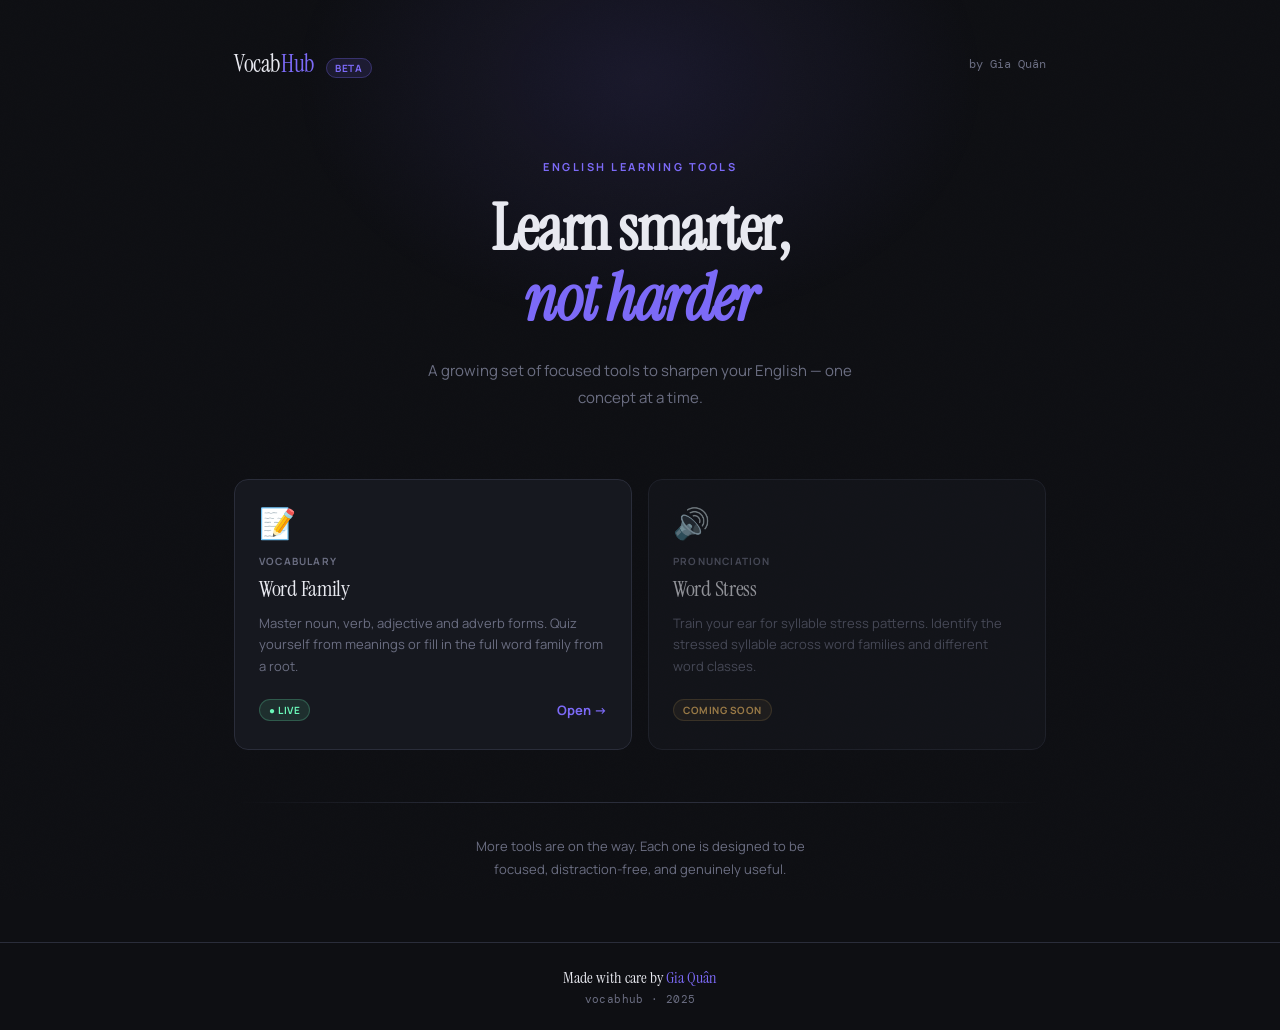
==== index.html @ b30adeab "Rename main.html to index.html" ====
<!DOCTYPE html>
<html lang="en">
<head>
<meta charset="UTF-8">
<meta name="viewport" content="width=device-width, initial-scale=1.0">
<title>Vocab Hub — by Gia Quân</title>
<link href="https://fonts.googleapis.com/css2?family=Instrument+Serif:ital@0;1&family=DM+Mono:wght@400;500&family=Manrope:wght@400;500;600;700&display=swap" rel="stylesheet">
<style>
  :root {
    --bg:      #0e0f13;
    --surface: #16181f;
    --surface2:#1e2029;
    --border:  #2a2d3a;
    --accent:  #7c6af7;
    --accent2: #f7c26a;
    --accent3: #6af7b8;
    --text:    #e8e9f0;
    --muted:   #6b6e82;
    --danger:  #f76a6a;
    --success: #6af7b8;
    --radius:  14px;
  }

  * { box-sizing: border-box; margin: 0; padding: 0; }

  body {
    background: var(--bg);
    color: var(--text);
    font-family: 'Manrope', sans-serif;
    min-height: 100vh;
    display: flex;
    flex-direction: column;
    overflow-x: hidden;
  }

  /* Noise texture — identical to WordFamily */
  body::before {
    content: '';
    position: fixed; inset: 0; z-index: 0; pointer-events: none;
    background-image: url("data:image/svg+xml,%3Csvg viewBox='0 0 256 256' xmlns='http://www.w3.org/2000/svg'%3E%3Cfilter id='n'%3E%3CfeTurbulence type='fractalNoise' baseFrequency='0.9' numOctaves='4' stitchTiles='stitch'/%3E%3C/filter%3E%3Crect width='100%25' height='100%25' filter='url(%23n)' opacity='0.03'/%3E%3C/svg%3E");
    background-size: 200px;
    opacity: 0.4;
  }

  /* Accent glow */
  body::after {
    content: '';
    position: fixed;
    top: -180px; left: 50%;
    transform: translateX(-50%);
    width: 720px; height: 520px;
    background: radial-gradient(ellipse at center, rgba(124,106,247,.11) 0%, transparent 68%);
    pointer-events: none; z-index: 0;
  }

  .page {
    position: relative; z-index: 1;
    max-width: 860px;
    margin: 0 auto;
    padding: 48px 24px 60px;
    flex: 1;
    display: flex;
    flex-direction: column;
  }

  /* ── Header ── */
  header {
    display: flex;
    align-items: center;
    justify-content: space-between;
    margin-bottom: 80px;
  }
  .logo {
    font-family: 'Instrument Serif', serif;
    font-size: 24px;
    letter-spacing: -0.4px;
  }
  .logo span { color: var(--accent); }
  .beta-tag {
    font-size: 10px; font-weight: 700; letter-spacing: .8px;
    color: var(--accent); text-transform: uppercase;
    background: rgba(124,106,247,.12);
    border: 1px solid rgba(124,106,247,.3);
    border-radius: 999px; padding: 2px 8px;
    margin-left: 8px; vertical-align: middle;
  }
  .header-by {
    font-family: 'DM Mono', monospace;
    font-size: 12px;
    color: var(--muted);
  }

  /* ── Hero ── */
  .hero {
    text-align: center;
    margin-bottom: 68px;
  }
  .hero-eyebrow {
    font-size: 11px; font-weight: 700; letter-spacing: 2.5px;
    text-transform: uppercase; color: var(--accent);
    margin-bottom: 20px;
  }
  .hero-title {
    font-family: 'Instrument Serif', serif;
    font-size: clamp(40px, 7.5vw, 64px);
    line-height: 1.1;
    letter-spacing: -1.5px;
    color: var(--text);
    margin-bottom: 22px;
  }
  .hero-title em {
    font-style: italic;
    color: var(--accent);
  }
  .hero-sub {
    font-size: 15px;
    color: var(--muted);
    line-height: 1.8;
    max-width: 440px;
    margin: 0 auto;
  }

  /* ── Cards ── */
  .tools-grid {
    display: grid;
    grid-template-columns: 1fr 1fr;
    gap: 16px;
    margin-bottom: 52px;
  }
  @media (max-width: 520px) {
    .tools-grid { grid-template-columns: 1fr; }
  }

  .tool-card {
    background: var(--surface);
    border: 1px solid var(--border);
    border-radius: var(--radius);
    padding: 28px 24px;
    text-decoration: none;
    color: inherit;
    display: flex;
    flex-direction: column;
    position: relative;
    overflow: hidden;
    transition: border-color .2s, transform .22s, box-shadow .22s;
  }
  .tool-card .card-glow {
    position: absolute; inset: 0;
    background: linear-gradient(135deg, rgba(124,106,247,.05) 0%, transparent 55%);
    opacity: 0;
    transition: opacity .22s;
  }
  .tool-card:not(.soon):hover {
    border-color: var(--accent);
    transform: translateY(-4px);
    box-shadow: 0 14px 44px rgba(124,106,247,.13);
  }
  .tool-card:not(.soon):hover .card-glow { opacity: 1; }

  .tool-card.soon {
    cursor: default;
    opacity: .6;
  }

  .card-icon { font-size: 30px; margin-bottom: 16px; line-height: 1; position: relative; }
  .card-label {
    font-size: 10px; font-weight: 700; letter-spacing: 1.2px;
    text-transform: uppercase; color: var(--muted);
    margin-bottom: 6px; position: relative;
  }
  .card-title {
    font-family: 'Instrument Serif', serif;
    font-size: 22px; letter-spacing: -0.3px;
    margin-bottom: 10px; color: var(--text);
    position: relative;
  }
  .card-desc {
    font-size: 13px; color: var(--muted);
    line-height: 1.65; flex: 1;
    position: relative;
  }
  .card-footer {
    margin-top: 22px;
    display: flex; align-items: center; gap: 10px;
    position: relative;
  }
  .card-cta {
    font-size: 13px; font-weight: 700; color: var(--accent);
    display: flex; align-items: center; gap: 5px;
    margin-left: auto;
    transition: gap .2s;
  }
  .tool-card:not(.soon):hover .card-cta { gap: 9px; }

  .badge {
    display: inline-flex; align-items: center; gap: 4px;
    font-size: 10px; font-weight: 700;
    padding: 3px 9px; border-radius: 999px;
    text-transform: uppercase; letter-spacing: .5px;
  }
  .badge-live { background: rgba(106,247,184,.10); color: var(--success); border: 1px solid rgba(106,247,184,.22); }
  .badge-soon { background: rgba(247,194,106,.09); color: var(--accent2); border: 1px solid rgba(247,194,106,.22); }

  /* ── Divider ── */
  .divider {
    height: 1px;
    background: linear-gradient(90deg, transparent 0%, var(--border) 30%, var(--border) 70%, transparent 100%);
    margin-bottom: 32px;
  }

  /* ── Note ── */
  .note {
    text-align: center;
    font-size: 13px;
    color: var(--muted);
    line-height: 1.8;
  }

  /* ── Footer ── */
  footer {
    position: relative; z-index: 1;
    text-align: center;
    padding: 24px 20px;
    border-top: 1px solid var(--border);
    margin-top: auto;
  }
  .credit {
    font-family: 'Instrument Serif', serif;
    font-size: 16px;
    color: var(--text);
    margin-bottom: 4px;
  }
  .credit span { color: var(--accent); }
  .credit-sub {
    font-family: 'DM Mono', monospace;
    font-size: 11px;
    color: var(--muted);
    letter-spacing: .4px;
  }

  /* ── Animations ── */
  @keyframes fadeUp {
    from { opacity: 0; transform: translateY(14px); }
    to   { opacity: 1; transform: translateY(0); }
  }
  header      { animation: fadeUp .45s ease both; }
  .hero       { animation: fadeUp .45s ease .08s both; }
  .tools-grid { animation: fadeUp .45s ease .16s both; }
  .note       { animation: fadeUp .45s ease .22s both; }
  footer      { animation: fadeUp .4s  ease .26s both; }

  /* Mobile */
  @media (max-width: 480px) {
    .page { padding: 36px 18px 48px; }
    header { margin-bottom: 52px; }
    .hero-title { letter-spacing: -.8px; }
    .hero-sub { font-size: 14px; }
    .tool-card { padding: 22px 18px; }
  }
</style>
</head>
<body>

<div class="page">

  <!-- Header -->
  <header>
    <div>
      <span class="logo">Vocab<span>Hub</span></span>
      <span class="beta-tag">Beta</span>
    </div>
    <span class="header-by">by Gia Quân</span>
  </header>

  <!-- Hero -->
  <div class="hero">
    <div class="hero-eyebrow">English Learning Tools</div>
    <h1 class="hero-title">Learn smarter,<br><em>not harder</em></h1>
    <p class="hero-sub">A growing set of focused tools to sharpen your English — one concept at a time.</p>
  </div>

  <!-- Cards -->
  <div class="tools-grid">

    <!-- Word Family -->
    <a class="tool-card" href="word family.html">
      <div class="card-glow"></div>
      <div class="card-icon">📝</div>
      <div class="card-label">Vocabulary</div>
      <div class="card-title">Word Family</div>
      <div class="card-desc">Master noun, verb, adjective and adverb forms. Quiz yourself from meanings or fill in the full word family from a root.</div>
      <div class="card-footer">
        <span class="badge badge-live">● Live</span>
        <span class="card-cta">Open →</span>
      </div>
    </a>

    <!-- Word Stress -->
    <div class="tool-card soon">
      <div class="card-icon">🔊</div>
      <div class="card-label">Pronunciation</div>
      <div class="card-title">Word Stress</div>
      <div class="card-desc">Train your ear for syllable stress patterns. Identify the stressed syllable across word families and different word classes.</div>
      <div class="card-footer">
        <span class="badge badge-soon">Coming soon</span>
      </div>
    </div>

  </div>

  <div class="divider"></div>

  <p class="note">More tools are on the way. Each one is designed to be<br>focused, distraction-free, and genuinely useful.</p>

</div>

<!-- Footer -->
<footer>
  <div class="credit">Made with care by <span>Gia Quân</span></div>
  <div class="credit-sub">vocabhub · 2025</div>
</footer>

</body>
</html>
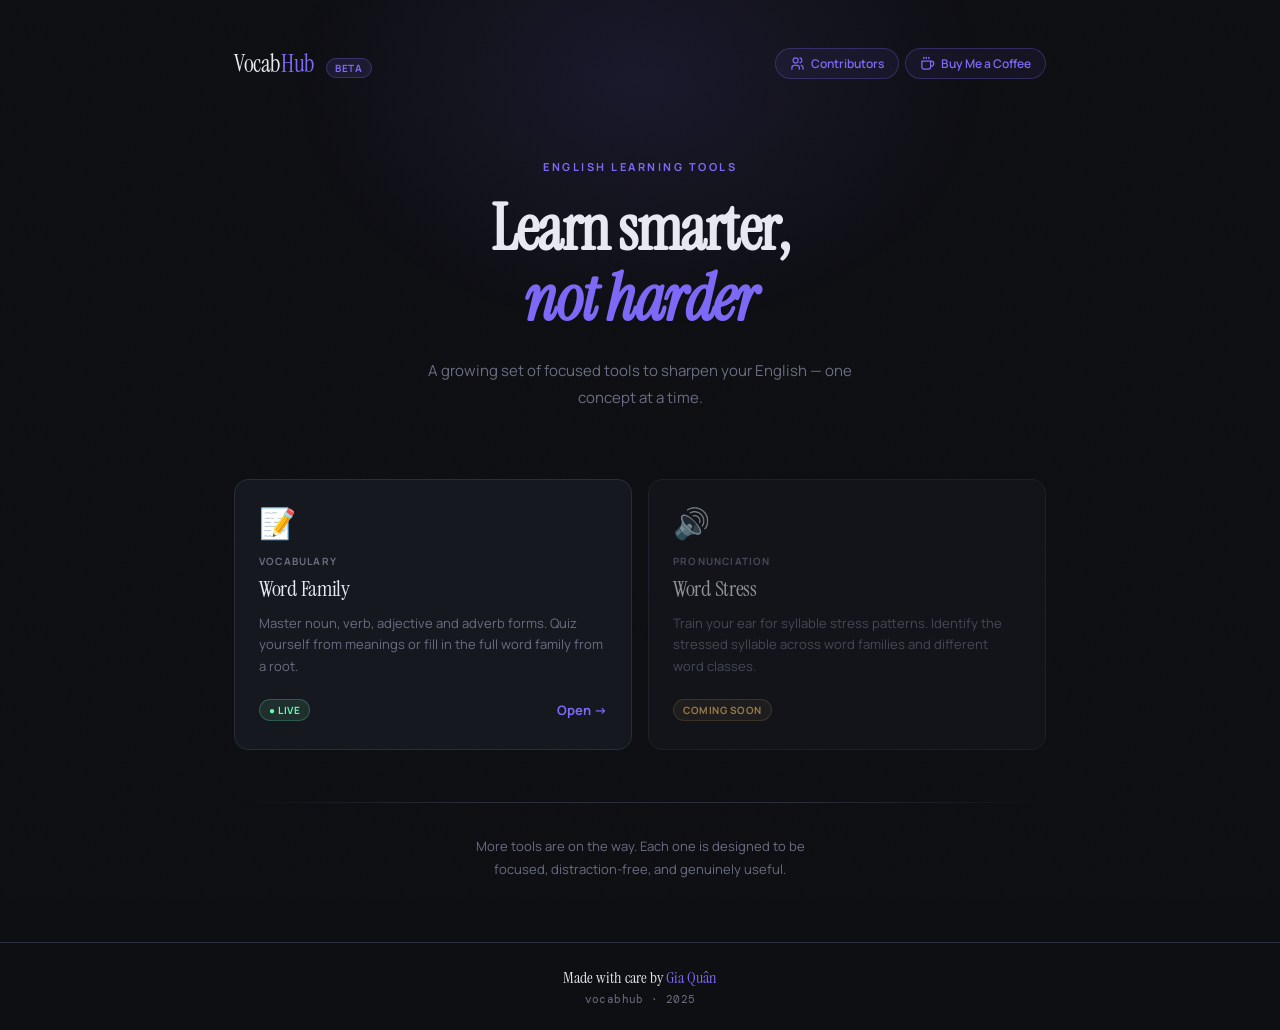
==== commit f873d6fd: "Add files via upload" ====
--- a/index.html
+++ b/index.html
@@ -3,7 +3,7 @@
 <head>
 <meta charset="UTF-8">
 <meta name="viewport" content="width=device-width, initial-scale=1.0">
-<title>Vocab Hub — by Gia Quân</title>
+<title>Vocab Hub</title>
 <link href="https://fonts.googleapis.com/css2?family=Instrument+Serif:ital@0;1&family=DM+Mono:wght@400;500&family=Manrope:wght@400;500;600;700&display=swap" rel="stylesheet">
 <style>
   :root {
@@ -33,7 +33,6 @@
     overflow-x: hidden;
   }
 
-  /* Noise texture — identical to WordFamily */
   body::before {
     content: '';
     position: fixed; inset: 0; z-index: 0; pointer-events: none;
@@ -42,7 +41,6 @@
     opacity: 0.4;
   }
 
-  /* Accent glow */
   body::after {
     content: '';
     position: fixed;
@@ -84,11 +82,291 @@
     border-radius: 999px; padding: 2px 8px;
     margin-left: 8px; vertical-align: middle;
   }
-  .header-by {
+
+  /* ── Tab Nav ── */
+  .header-tabs {
+    display: flex;
+    align-items: center;
+    gap: 6px;
+  }
+  .tab-btn {
+    font-family: 'Manrope', sans-serif;
+    font-size: 12px;
+    font-weight: 600;
+    color: var(--accent);
+    background: rgba(124,106,247,.07);
+    border: 1px solid rgba(124,106,247,.28);
+    border-radius: 999px;
+    padding: 6px 14px;
+    cursor: pointer;
+    display: flex;
+    align-items: center;
+    gap: 6px;
+    transition: color .2s, background .2s, border-color .2s, box-shadow .2s;
+    white-space: nowrap;
+    box-shadow: 0 0 0 0 rgba(124,106,247,0);
+  }
+  .tab-btn:hover {
+    color: #fff;
+    background: rgba(124,106,247,.18);
+    border-color: rgba(124,106,247,.65);
+    box-shadow: 0 0 14px rgba(124,106,247,.22);
+  }
+  .tab-btn .tab-icon { font-size: 14px; display: flex; align-items: center; }
+
+  /* ── Modal Overlay ── */
+  .modal-overlay {
+    position: fixed; inset: 0; z-index: 100;
+    background: rgba(10,11,15,.72);
+    backdrop-filter: blur(8px);
+    -webkit-backdrop-filter: blur(8px);
+    display: flex;
+    align-items: center;
+    justify-content: center;
+    padding: 24px;
+    opacity: 0;
+    pointer-events: none;
+    transition: opacity .22s;
+  }
+  .modal-overlay.open {
+    opacity: 1;
+    pointer-events: all;
+  }
+
+  .modal {
+    background: var(--surface);
+    border: 1px solid var(--border);
+    border-radius: 20px;
+    width: 100%;
+    max-width: 580px;
+    max-height: 88vh;
+    overflow-y: auto;
+    padding: 36px 32px;
+    position: relative;
+    transform: translateY(16px) scale(.97);
+    transition: transform .24s cubic-bezier(.22,1,.36,1);
+    scrollbar-width: thin;
+    scrollbar-color: var(--border) transparent;
+  }
+  .modal-overlay.open .modal {
+    transform: translateY(0) scale(1);
+  }
+
+  .modal-close {
+    position: absolute;
+    top: 16px; right: 16px;
+    background: var(--surface2);
+    border: 1px solid var(--border);
+    border-radius: 50%;
+    width: 32px; height: 32px;
+    color: var(--muted);
+    font-size: 18px;
+    line-height: 1;
+    cursor: pointer;
+    display: flex; align-items: center; justify-content: center;
+    transition: color .15s, background .15s;
+  }
+  .modal-close:hover { color: var(--text); background: var(--border); }
+
+  .modal-title {
+    font-family: 'Instrument Serif', serif;
+    font-size: 26px;
+    letter-spacing: -.4px;
+    margin-bottom: 6px;
+  }
+  .modal-sub {
+    font-size: 13px;
+    color: var(--muted);
+    margin-bottom: 28px;
+    line-height: 1.7;
+  }
+
+  /* ── Contributors ── */
+  .contrib-grid {
+    display: flex;
+    flex-direction: column;
+    gap: 12px;
+  }
+  .contrib-row {
+    display: grid;
+    grid-template-columns: repeat(auto-fill, minmax(160px, 1fr));
+    gap: 12px;
+  }
+  .contrib-card {
+    background: var(--surface2);
+    border: 1px solid var(--border);
+    border-radius: 12px;
+    padding: 16px 16px 14px;
+    display: flex;
+    flex-direction: column;
+    align-items: flex-start;
+    gap: 8px;
+    transition: border-color .18s;
+  }
+  .contrib-card:hover { border-color: rgba(124,106,247,.45); }
+
+  .contrib-avatar {
+    width: 44px; height: 44px;
+    border-radius: 50%;
+    background: linear-gradient(135deg, var(--accent), #a78bfa);
+    display: flex; align-items: center; justify-content: center;
+    font-size: 18px;
+    font-weight: 700;
+    color: #fff;
+    letter-spacing: -.5px;
+    flex-shrink: 0;
+    /* Replace background with an img if you have one */
+  }
+  /* To use a photo: add style="background-image:url('photo.jpg'); background-size:cover;" to .contrib-avatar */
+
+  .contrib-info {}
+  .contrib-name {
+    font-size: 14px;
+    font-weight: 700;
+    color: var(--text);
+    margin-bottom: 2px;
+  }
+  .contrib-role {
+    font-size: 11px;
+    font-weight: 600;
+    letter-spacing: .5px;
+    text-transform: uppercase;
+    color: var(--accent);
+  }
+  /* remove contrib-note style */
+
+  .contrib-links {
+    display: flex; gap: 6px; flex-wrap: wrap;
+    margin-top: 2px;
+  }
+  .contrib-link {
+    font-size: 11px;
     font-family: 'DM Mono', monospace;
+    color: var(--muted);
+    text-decoration: none;
+    background: rgba(255,255,255,.04);
+    border: 1px solid var(--border);
+    border-radius: 6px;
+    padding: 2px 8px;
+    transition: color .15s, border-color .15s;
+  }
+  .contrib-link:hover { color: var(--accent); border-color: rgba(124,106,247,.4); }
+
+  /* ── Crypto Donate ── */
+  .crypto-section {
+    display: flex;
+    flex-direction: column;
+    gap: 20px;
+  }
+  .crypto-coin {
+    background: var(--surface2);
+    border: 1px solid var(--border);
+    border-radius: 14px;
+    padding: 20px;
+    display: flex;
+    gap: 18px;
+    align-items: flex-start;
+    transition: border-color .18s;
+  }
+  .crypto-coin:hover { border-color: rgba(247,194,106,.35); }
+
+  .qr-placeholder {
+    width: 80px; height: 80px;
+    border-radius: 10px;
+    background: var(--surface);
+    border: 1.5px dashed var(--border);
+    display: flex;
+    flex-direction: column;
+    align-items: center;
+    justify-content: center;
+    flex-shrink: 0;
+    font-size: 22px;
+    overflow: hidden;
+    position: relative;
+  }
+  /* To add your QR code image, replace the placeholder div with:
+     <img src="your-qr.png" style="width:80px;height:80px;border-radius:10px;object-fit:cover;">
+     OR add style="background-image:url('qr.png');background-size:cover;" to .qr-placeholder */
+  .qr-label {
+    font-size: 9px;
+    font-family: 'DM Mono', monospace;
+    color: var(--muted);
+    margin-top: 4px;
+    letter-spacing: .3px;
+  }
+
+  .crypto-details { flex: 1; min-width: 0; }
+  .crypto-header {
+    display: flex; align-items: center; gap: 8px;
+    margin-bottom: 4px;
+  }
+  .crypto-icon { font-size: 20px; line-height: 1; }
+  .crypto-name {
+    font-size: 15px;
+    font-weight: 700;
+    color: var(--text);
+  }
+  .crypto-ticker {
+    font-family: 'DM Mono', monospace;
+    font-size: 11px;
+    color: var(--muted);
+    background: rgba(255,255,255,.05);
+    border: 1px solid var(--border);
+    border-radius: 6px;
+    padding: 1px 7px;
+  }
+  .crypto-network {
+    font-size: 11px;
+    color: var(--muted);
+    margin-bottom: 10px;
+  }
+  .crypto-address-wrap {
+    display: flex;
+    align-items: center;
+    gap: 8px;
+    background: rgba(0,0,0,.25);
+    border: 1px solid var(--border);
+    border-radius: 8px;
+    padding: 8px 10px;
+  }
+  .crypto-address {
+    font-family: 'DM Mono', monospace;
+    font-size: 11px;
+    color: var(--accent3);
+    flex: 1;
+    overflow: hidden;
+    text-overflow: ellipsis;
+    white-space: nowrap;
+    /* Replace the placeholder text below with your actual wallet address */
+  }
+  .copy-btn {
+    background: rgba(106,247,184,.08);
+    border: 1px solid rgba(106,247,184,.2);
+    border-radius: 6px;
+    color: var(--accent3);
+    font-size: 11px;
+    font-weight: 700;
+    font-family: 'Manrope', sans-serif;
+    padding: 3px 9px;
+    cursor: pointer;
+    flex-shrink: 0;
+    transition: background .15s;
+  }
+  .copy-btn:hover { background: rgba(106,247,184,.16); }
+  .copy-btn.copied { color: var(--accent2); border-color: rgba(247,194,106,.3); background: rgba(247,194,106,.08); }
+
+  .donate-note {
+    margin-top: 22px;
+    padding: 14px 16px;
+    background: rgba(124,106,247,.06);
+    border: 1px solid rgba(124,106,247,.15);
+    border-radius: 10px;
     font-size: 12px;
     color: var(--muted);
-  }
+    line-height: 1.7;
+    text-align: center;
+  }
+  .donate-note strong { color: var(--text); }
 
   /* ── Hero ── */
   .hero {
@@ -156,11 +434,7 @@
     box-shadow: 0 14px 44px rgba(124,106,247,.13);
   }
   .tool-card:not(.soon):hover .card-glow { opacity: 1; }
-
-  .tool-card.soon {
-    cursor: default;
-    opacity: .6;
-  }
+  .tool-card.soon { cursor: default; opacity: .6; }
 
   .card-icon { font-size: 30px; margin-bottom: 16px; line-height: 1; position: relative; }
   .card-label {
@@ -256,6 +530,11 @@
     .hero-title { letter-spacing: -.8px; }
     .hero-sub { font-size: 14px; }
     .tool-card { padding: 22px 18px; }
+    .header-tabs { gap: 4px; }
+    .tab-btn { padding: 5px 10px; font-size: 11px; }
+    .modal { padding: 28px 20px; }
+    .crypto-coin { flex-direction: column; }
+    .qr-placeholder { width: 100%; height: 160px; }
   }
 </style>
 </head>
@@ -269,7 +548,20 @@
       <span class="logo">Vocab<span>Hub</span></span>
       <span class="beta-tag">Beta</span>
     </div>
-    <span class="header-by">by Gia Quân</span>
+
+    <!-- Tab Buttons -->
+    <div class="header-tabs">
+      <button class="tab-btn" onclick="openModal('contributors')">
+        <span class="tab-icon">
+          <svg width="15" height="15" viewBox="0 0 24 24" fill="none" stroke="currentColor" stroke-width="2" stroke-linecap="round" stroke-linejoin="round"><circle cx="9" cy="7" r="4"/><path d="M3 21v-2a4 4 0 0 1 4-4h4a4 4 0 0 1 4 4v2"/><path d="M16 3.13a4 4 0 0 1 0 7.75"/><path d="M21 21v-2a4 4 0 0 0-3-3.87"/></svg>
+        </span> Contributors
+      </button>
+      <button class="tab-btn" onclick="openModal('coffee')">
+        <span class="tab-icon">
+          <svg width="15" height="15" viewBox="0 0 24 24" fill="none" stroke="currentColor" stroke-width="2" stroke-linecap="round" stroke-linejoin="round"><path d="M17 8h1a4 4 0 1 1 0 8h-1"/><path d="M3 8h14v9a4 4 0 0 1-4 4H7a4 4 0 0 1-4-4Z"/><line x1="6" x2="6" y1="2" y2="4"/><line x1="10" x2="10" y1="2" y2="4"/><line x1="14" x2="14" y1="2" y2="4"/></svg>
+        </span> Buy Me a Coffee
+      </button>
+    </div>
   </header>
 
   <!-- Hero -->
@@ -281,8 +573,6 @@
 
   <!-- Cards -->
   <div class="tools-grid">
-
-    <!-- Word Family -->
     <a class="tool-card" href="word family.html">
       <div class="card-glow"></div>
       <div class="card-icon">📝</div>
@@ -295,7 +585,6 @@
       </div>
     </a>
 
-    <!-- Word Stress -->
     <div class="tool-card soon">
       <div class="card-icon">🔊</div>
       <div class="card-label">Pronunciation</div>
@@ -305,11 +594,9 @@
         <span class="badge badge-soon">Coming soon</span>
       </div>
     </div>
-
   </div>
 
   <div class="divider"></div>
-
   <p class="note">More tools are on the way. Each one is designed to be<br>focused, distraction-free, and genuinely useful.</p>
 
 </div>
@@ -320,5 +607,206 @@
   <div class="credit-sub">vocabhub · 2025</div>
 </footer>
 
+
+<!-- ══════════════════════════════════════
+     MODAL: Contributors
+════════════════════════════════════════ -->
+<div class="modal-overlay" id="modal-contributors" onclick="handleOverlayClick(event, 'contributors')">
+  <div class="modal">
+    <button class="modal-close" onclick="closeModal('contributors')">✕</button>
+    <div class="modal-title">Contributors</div>
+    <p class="modal-sub">The people who made VocabHub possible — designers, developers, and helpers.</p>
+
+    <div class="contrib-grid">
+
+      <!-- ── ROW 1 (Lead / Founder) ── -->
+      <div class="contrib-row">
+
+        <!--
+          ════════════════════════════════════════
+          HOW TO ADD A CONTRIBUTOR
+          ════════════════════════════════════════
+          1. Copy one <div class="contrib-card">…</div> block below.
+          2. Paste it inside a <div class="contrib-row"> — put 2–3 cards per row.
+          3. Change the initials in .contrib-avatar (or swap for an <img>).
+          4. Update name, role, note, and links.
+
+          To use a photo instead of initials:
+            Replace the text inside .contrib-avatar with:
+            <img src="photo.jpg" style="width:100%;height:100%;border-radius:50%;object-fit:cover;">
+          ════════════════════════════════════════
+        -->
+
+        <!-- CONTRIBUTOR CARD — Gia Quân (you) -->
+        <div class="contrib-card">
+          <div class="contrib-avatar">GQ</div>
+          <div class="contrib-info">
+            <div class="contrib-name">Lưu Gia Quân</div>
+            <div class="contrib-role">Developer & Founder</div>
+          </div>
+        </div>
+
+        <div class="contrib-card">
+          <div class="contrib-avatar">MA</div>
+          <div class="contrib-info">
+            <div class="contrib-name">Trần Nguyễn Minh Anh</div>
+            <div class="contrib-role">Tester</div>
+          </div>
+        </div>
+
+        <div class="contrib-card">
+          <div class="contrib-avatar">TA</div>
+          <div class="contrib-info">
+            <div class="contrib-name">Trần Thị Thanh Ngân</div>
+            <div class="contrib-role">Tester</div>
+          </div>
+        </div>
+
+        <div class="contrib-card">
+          <div class="contrib-avatar">MK</div>
+          <div class="contrib-info">
+            <div class="contrib-name">Võ Phước Minh Khang</div>
+            <div class="contrib-role">Tester</div>
+          </div>
+        </div>
+
+        <div class="contrib-card">
+          <div class="contrib-avatar">TH</div>
+          <div class="contrib-info">
+            <div class="contrib-name">Nguyễn Trung Hiếu</div>
+            <div class="contrib-role">Tester</div>
+          </div>
+        </div>
+
+        <div class="contrib-card">
+          <div class="contrib-avatar">TT</div>
+          <div class="contrib-info">
+            <div class="contrib-name">Trương Ngọc Thanh Trúc</div>
+            <div class="contrib-role">Tester</div>
+          </div>
+        </div>
+      </div><!-- /row 1 -->
+
+        
+
+      <!--
+        ════════════════════════════════════════
+        ADD MORE ROWS BELOW AS YOUR TEAM GROWS
+        Example of a 2-person row:
+
+        <div class="contrib-row">
+          <div class="contrib-card">
+            <div class="contrib-avatar">AB</div>
+            <div class="contrib-info">
+              <div class="contrib-name">Alice B.</div>
+              <div class="contrib-role">UI Designer</div>
+              <div class="contrib-links">
+                <a class="contrib-link" href="#" target="_blank">Dribbble</a>
+              </div>
+            </div>
+          </div>
+
+          <div class="contrib-card">
+            <div class="contrib-avatar">CK</div>
+            <div class="contrib-info">
+              <div class="contrib-name">Charlie K.</div>
+              <div class="contrib-role">Content Lead</div>
+              <div class="contrib-links">
+                <a class="contrib-link" href="#" target="_blank">Twitter</a>
+              </div>
+            </div>
+          </div>
+        </div>
+        ════════════════════════════════════════
+      -->
+
+    </div><!-- /contrib-grid -->
+  </div>
+</div>
+
+
+<!-- ══════════════════════════════════════
+     MODAL: Buy Me a Coffee
+════════════════════════════════════════ -->
+<div class="modal-overlay" id="modal-coffee" onclick="handleOverlayClick(event, 'coffee')">
+  <div class="modal">
+    <button class="modal-close" onclick="closeModal('coffee')">✕</button>
+    <div class="modal-title">Buy Me a Coffee</div>
+    <p class="modal-sub">VocabHub is free and ad-free. If it's helped you learn, a small crypto donation keeps the lights on. Every bit is appreciated 🙏</p>
+
+    <div class="crypto-section">
+
+      <!-- Single wallet — accepts ETC, BTC, and VRSC -->
+      <div class="crypto-coin">
+
+        <!--
+          QR CODE — replace this placeholder div with your actual QR image:
+          <img src="your-qr.png" style="width:100px;height:100px;border-radius:10px;object-fit:cover;">
+        -->
+        <div class="qr-placeholder" style="width:100px;height:100px;">
+          <svg width="32" height="32" viewBox="0 0 24 24" fill="none" stroke="var(--muted)" stroke-width="1.5" stroke-linecap="round" stroke-linejoin="round"><rect x="3" y="3" width="7" height="7" rx="1"/><rect x="14" y="3" width="7" height="7" rx="1"/><rect x="3" y="14" width="7" height="7" rx="1"/><rect x="14" y="14" width="3" height="3" rx=".5"/><rect x="18" y="18" width="3" height="3" rx=".5"/><rect x="14" y="18" width="1" height="1"/><rect x="18" y="14" width="1" height="1"/></svg>
+          <span class="qr-label">Your QR here</span>
+        </div>
+
+        <div class="crypto-details">
+          <div class="crypto-header" style="flex-wrap:wrap; gap: 6px;">
+            <span class="crypto-name">My Wallet</span>
+            <span class="crypto-ticker">ETC</span>
+            <span class="crypto-ticker">BTC</span>
+            <span class="crypto-ticker">VRSC</span>
+          </div>
+          <div class="crypto-network">One address — accepts all three coins</div>
+          <div class="crypto-address-wrap">
+            <!--
+              Replace the text below with your actual wallet address.
+            -->
+            <span class="crypto-address" id="addr-wallet">YOUR_WALLET_ADDRESS_HERE</span>
+            <button class="copy-btn" onclick="copyAddr('addr-wallet', this)">Copy</button>
+          </div>
+        </div>
+      </div>
+
+    </div><!-- /crypto-section -->
+
+    <div class="donate-note">
+      <strong>Thank you for your support!</strong><br>
+      Double-check the network before sending. Donations go directly to maintaining and expanding VocabHub.
+    </div>
+
+  </div>
+</div>
+
+
+<script>
+  function openModal(id) {
+    document.getElementById('modal-' + id).classList.add('open');
+    document.body.style.overflow = 'hidden';
+  }
+  function closeModal(id) {
+    document.getElementById('modal-' + id).classList.remove('open');
+    document.body.style.overflow = '';
+  }
+  function handleOverlayClick(e, id) {
+    if (e.target === e.currentTarget) closeModal(id);
+  }
+  document.addEventListener('keydown', e => {
+    if (e.key === 'Escape') {
+      ['contributors','coffee'].forEach(closeModal);
+    }
+  });
+
+  function copyAddr(elemId, btn) {
+    const addr = document.getElementById(elemId).textContent.trim();
+    navigator.clipboard.writeText(addr).then(() => {
+      btn.textContent = 'Copied!';
+      btn.classList.add('copied');
+      setTimeout(() => {
+        btn.textContent = 'Copy';
+        btn.classList.remove('copied');
+      }, 2000);
+    });
+  }
+</script>
+
 </body>
 </html>
